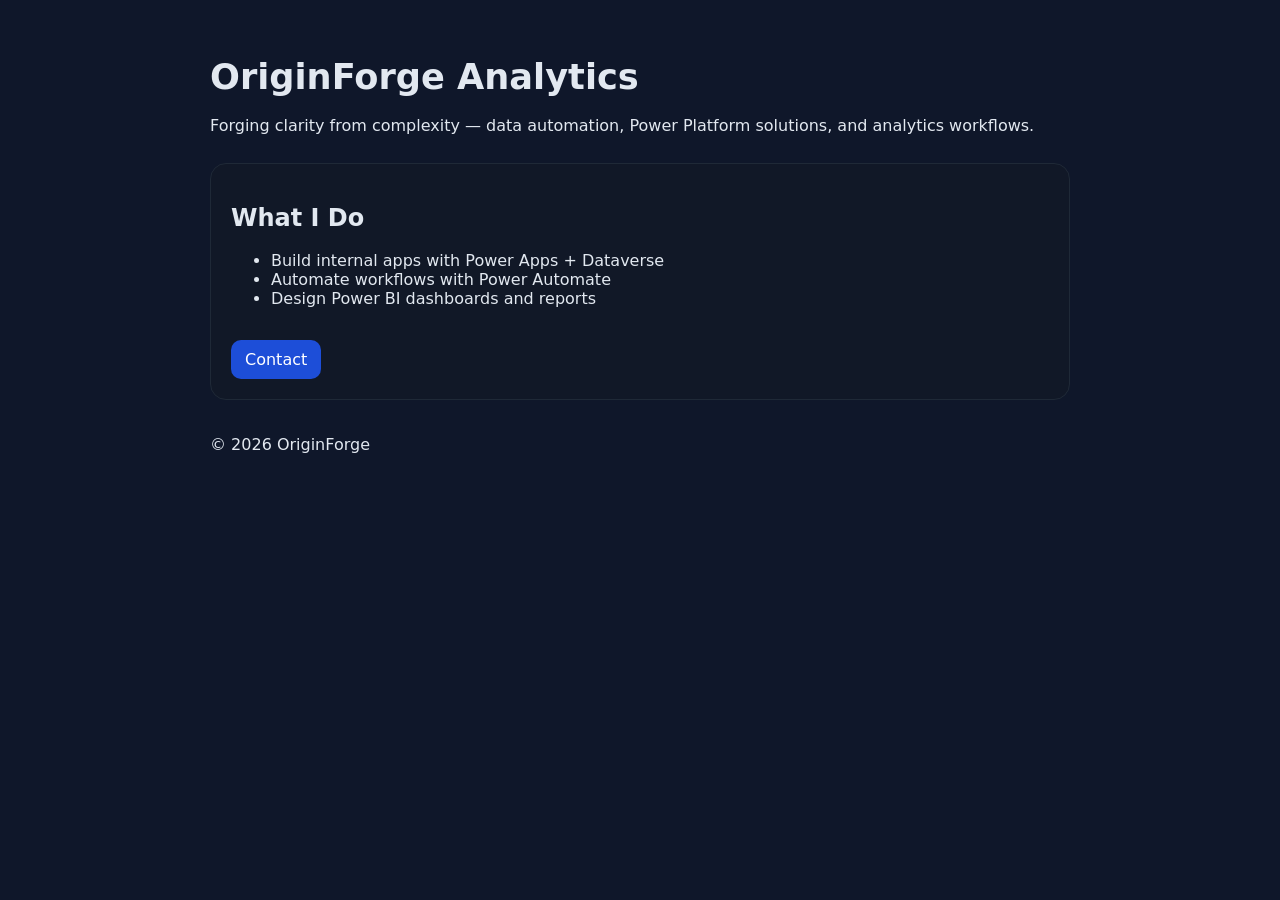
==== index.html @ fcca68d1 "Create index.html" ====
<!doctype html>
<html lang="en">
<head>
  <meta charset="utf-8" />
  <meta name="viewport" content="width=device-width, initial-scale=1" />
  <title>OriginForge Analytics</title>
  <style>
    body{font-family:system-ui,-apple-system,Segoe UI,Roboto,Inter,Arial,sans-serif;margin:0;background:#0f172a;color:#e2e8f0}
    .wrap{max-width:860px;margin:0 auto;padding:56px 20px}
    h1{font-size:2.2rem;margin:0 0 8px}
    p{line-height:1.6}
    .card{background:#111827;border:1px solid #1f2937;border-radius:16px;padding:20px;margin-top:24px}
    a{color:#93c5fd;text-decoration:none}
    a:hover{text-decoration:underline}
    .btn{display:inline-block;margin-top:16px;padding:10px 14px;border-radius:10px;background:#1d4ed8;color:#fff}
  </style>
</head>
<body>
  <div class="wrap">
    <h1>OriginForge Analytics</h1>
    <p>Forging clarity from complexity — data automation, Power Platform solutions, and analytics workflows.</p>

    <div class="card">
      <h2>What I Do</h2>
      <ul>
        <li>Build internal apps with Power Apps + Dataverse</li>
        <li>Automate workflows with Power Automate</li>
        <li>Design Power BI dashboards and reports</li>
      </ul>
      <a class="btn" href="mailto:hello@originforge.org">Contact</a>
    </div>

    <p style="margin-top:32px">© <span id="y"></span> OriginForge</p>
  </div>
  <script>document.getElementById('y').textContent = new Date().getFullYear()</script>
</body>
</html>
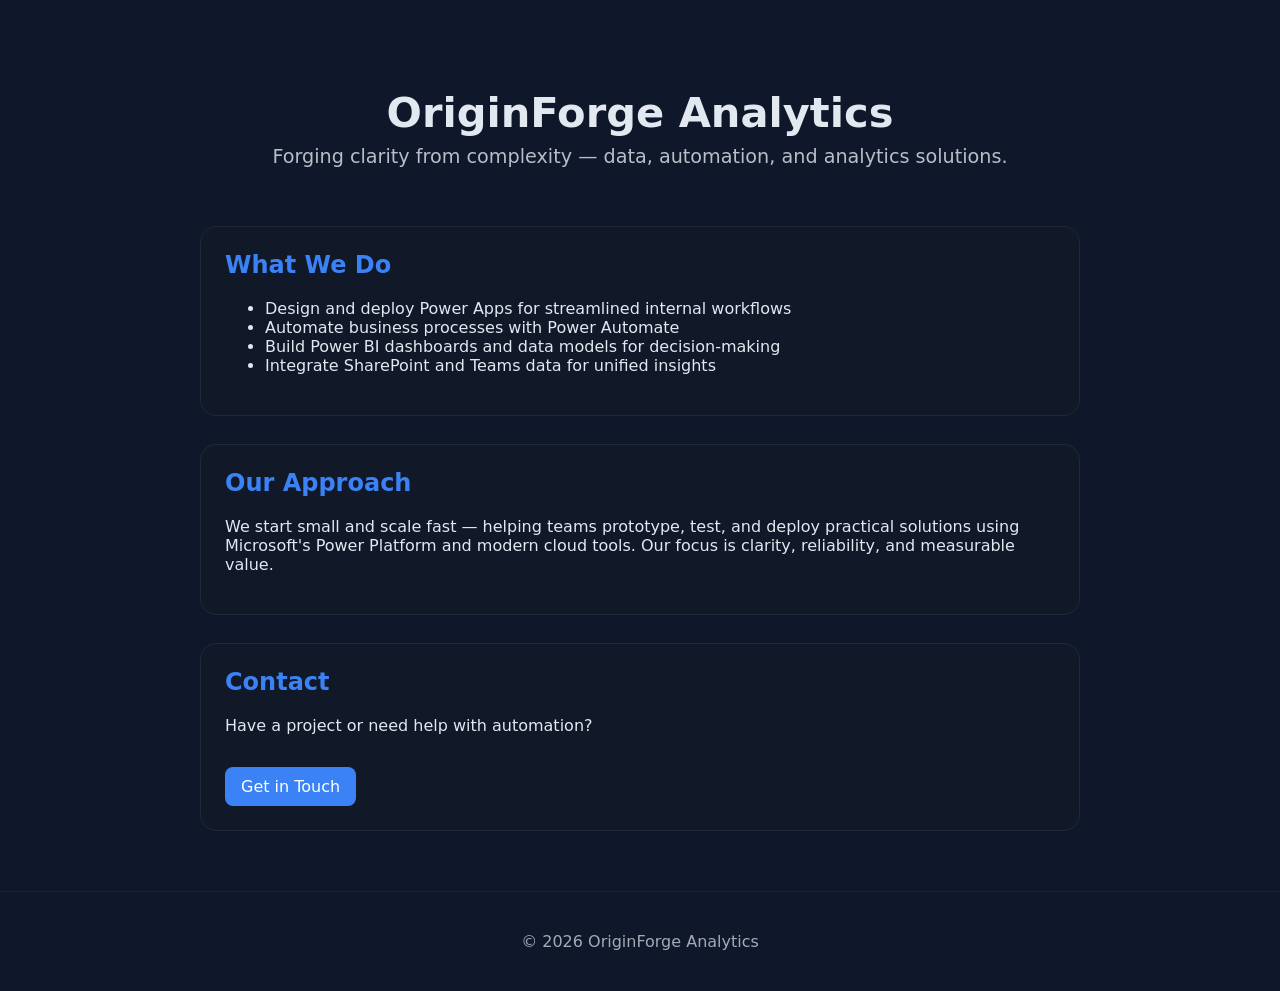
==== commit 6f401360: "Update index.html" ====
--- a/index.html
+++ b/index.html
@@ -5,33 +5,103 @@
   <meta name="viewport" content="width=device-width, initial-scale=1" />
   <title>OriginForge Analytics</title>
   <style>
-    body{font-family:system-ui,-apple-system,Segoe UI,Roboto,Inter,Arial,sans-serif;margin:0;background:#0f172a;color:#e2e8f0}
-    .wrap{max-width:860px;margin:0 auto;padding:56px 20px}
-    h1{font-size:2.2rem;margin:0 0 8px}
-    p{line-height:1.6}
-    .card{background:#111827;border:1px solid #1f2937;border-radius:16px;padding:20px;margin-top:24px}
-    a{color:#93c5fd;text-decoration:none}
-    a:hover{text-decoration:underline}
-    .btn{display:inline-block;margin-top:16px;padding:10px 14px;border-radius:10px;background:#1d4ed8;color:#fff}
+    :root {
+      --bg: #0f172a;
+      --fg: #e2e8f0;
+      --accent: #3b82f6;
+    }
+    body {
+      font-family: system-ui, -apple-system, Segoe UI, Roboto, Inter, sans-serif;
+      background: var(--bg);
+      color: var(--fg);
+      margin: 0;
+      padding: 0;
+    }
+    header {
+      text-align: center;
+      padding: 60px 20px 30px;
+    }
+    h1 {
+      font-size: 2.6rem;
+      margin-bottom: 8px;
+    }
+    p.subtitle {
+      font-size: 1.2rem;
+      opacity: 0.8;
+      margin: 0;
+    }
+    main {
+      max-width: 880px;
+      margin: 0 auto;
+      padding: 0 20px 60px;
+    }
+    section {
+      background: #111827;
+      border: 1px solid #1f2937;
+      border-radius: 16px;
+      padding: 24px;
+      margin-top: 28px;
+    }
+    h2 {
+      color: var(--accent);
+      margin-top: 0;
+    }
+    a {
+      color: var(--accent);
+      text-decoration: none;
+    }
+    a:hover {
+      text-decoration: underline;
+    }
+    .btn {
+      display: inline-block;
+      margin-top: 16px;
+      padding: 10px 16px;
+      border-radius: 8px;
+      background: var(--accent);
+      color: #fff;
+    }
+    footer {
+      text-align: center;
+      padding: 40px 20px;
+      opacity: 0.7;
+      border-top: 1px solid #1f2937;
+    }
   </style>
 </head>
 <body>
-  <div class="wrap">
+  <header>
     <h1>OriginForge Analytics</h1>
-    <p>Forging clarity from complexity — data automation, Power Platform solutions, and analytics workflows.</p>
+    <p class="subtitle">Forging clarity from complexity — data, automation, and analytics solutions.</p>
+  </header>
 
-    <div class="card">
-      <h2>What I Do</h2>
+  <main>
+    <section>
+      <h2>What We Do</h2>
       <ul>
-        <li>Build internal apps with Power Apps + Dataverse</li>
-        <li>Automate workflows with Power Automate</li>
-        <li>Design Power BI dashboards and reports</li>
+        <li>Design and deploy Power Apps for streamlined internal workflows</li>
+        <li>Automate business processes with Power Automate</li>
+        <li>Build Power BI dashboards and data models for decision-making</li>
+        <li>Integrate SharePoint and Teams data for unified insights</li>
       </ul>
-      <a class="btn" href="mailto:hello@originforge.org">Contact</a>
-    </div>
+    </section>
 
-    <p style="margin-top:32px">© <span id="y"></span> OriginForge</p>
-  </div>
-  <script>document.getElementById('y').textContent = new Date().getFullYear()</script>
+    <section>
+      <h2>Our Approach</h2>
+      <p>We start small and scale fast — helping teams prototype, test, and deploy practical solutions using Microsoft's Power Platform and modern cloud tools. Our focus is clarity, reliability, and measurable value.</p>
+    </section>
+
+    <section>
+      <h2>Contact</h2>
+      <p>Have a project or need help with automation?</p>
+      <a class="btn" href="mailto:hello@originforge.org">Get in Touch</a>
+    </section>
+  </main>
+
+  <footer>
+    © <span id="year"></span> OriginForge Analytics
+  </footer>
+
+  <script>document.getElementById('year').textContent = new Date().getFullYear()</script>
 </body>
 </html>
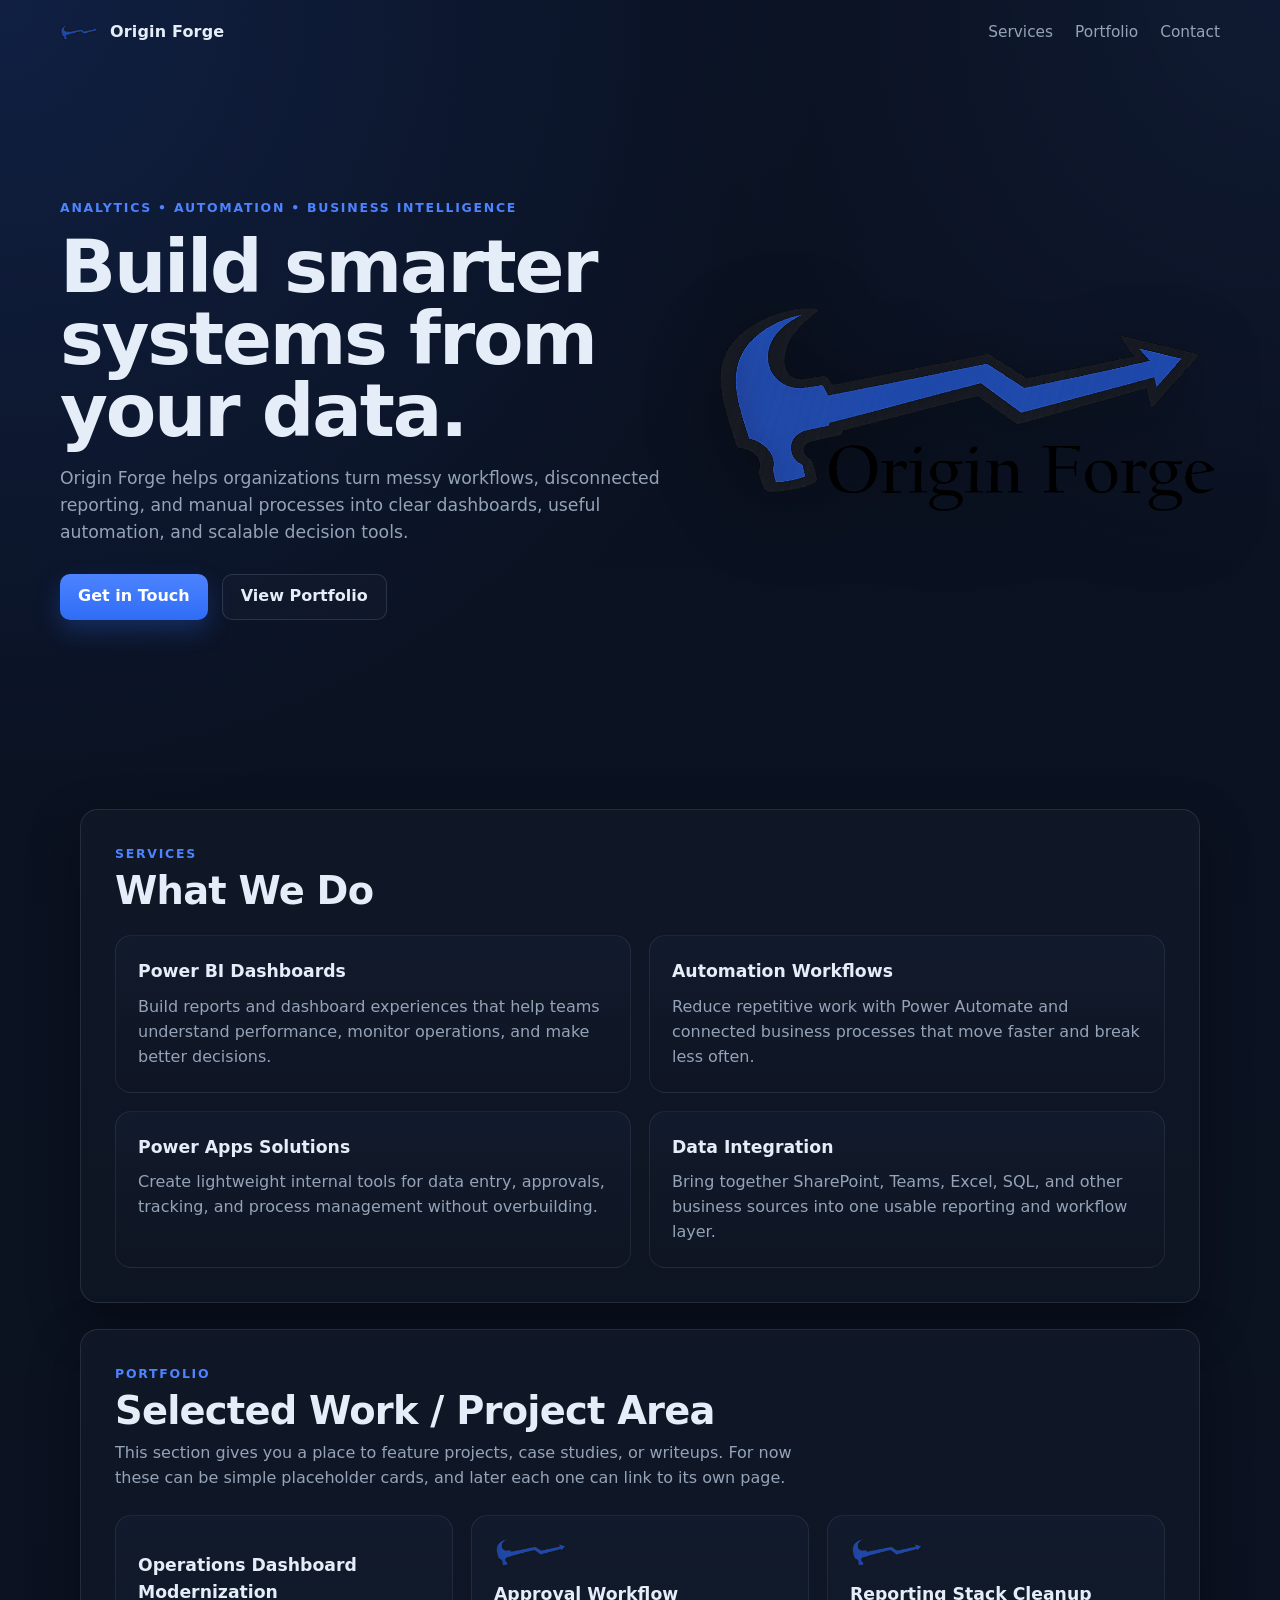
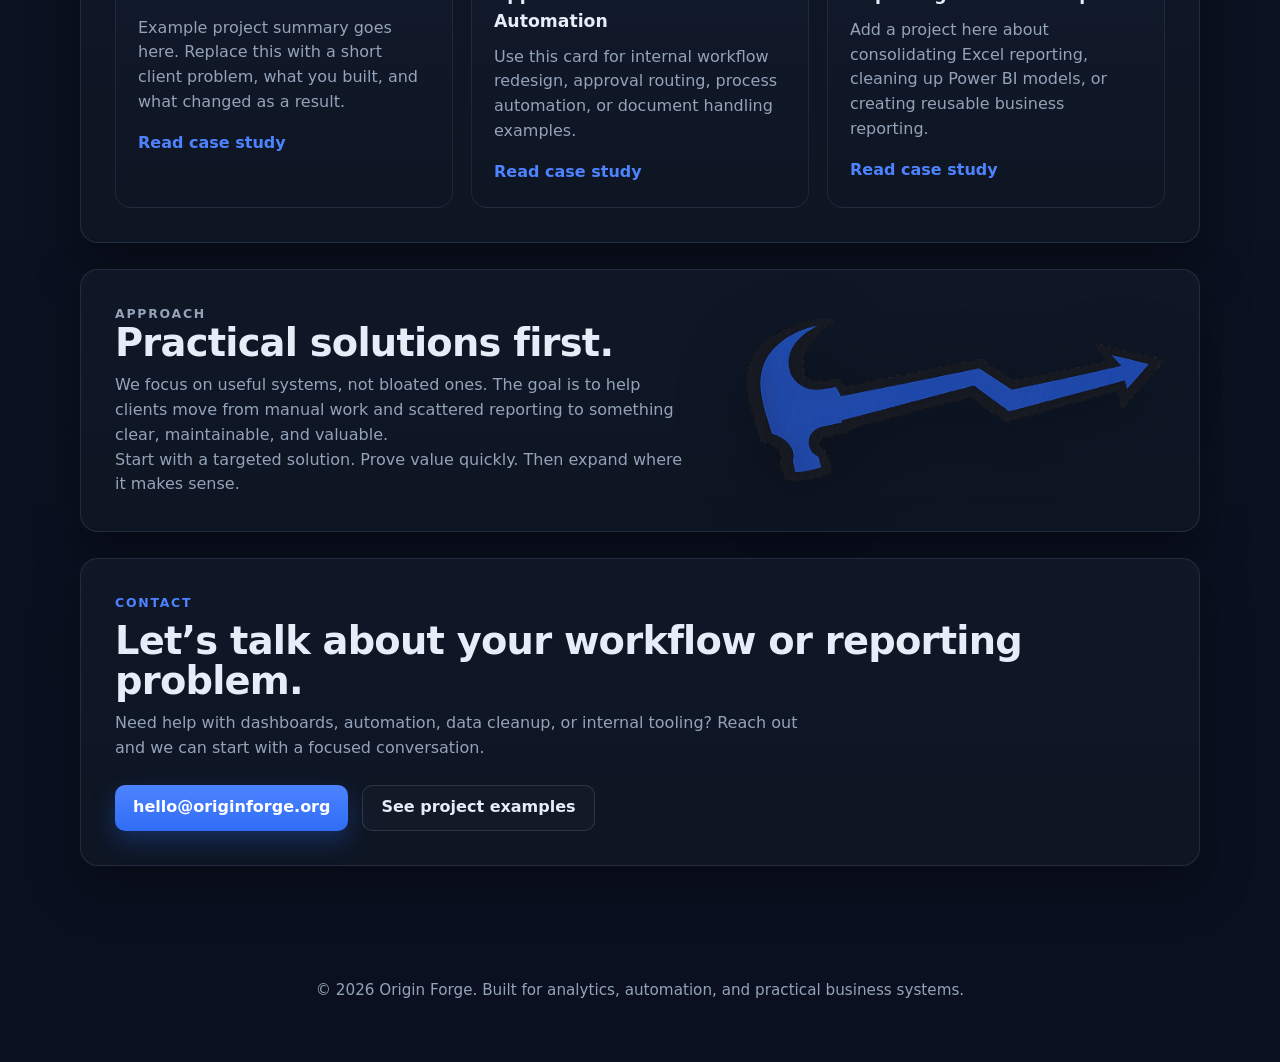
==== commit ad707c92: "InitialSetup" ====
--- a/index.html
+++ b/index.html
@@ -3,105 +3,192 @@
 <head>
   <meta charset="utf-8" />
   <meta name="viewport" content="width=device-width, initial-scale=1" />
-  <title>OriginForge Analytics</title>
-  <style>
-    :root {
-      --bg: #0f172a;
-      --fg: #e2e8f0;
-      --accent: #3b82f6;
-    }
-    body {
-      font-family: system-ui, -apple-system, Segoe UI, Roboto, Inter, sans-serif;
-      background: var(--bg);
-      color: var(--fg);
-      margin: 0;
-      padding: 0;
-    }
-    header {
-      text-align: center;
-      padding: 60px 20px 30px;
-    }
-    h1 {
-      font-size: 2.6rem;
-      margin-bottom: 8px;
-    }
-    p.subtitle {
-      font-size: 1.2rem;
-      opacity: 0.8;
-      margin: 0;
-    }
-    main {
-      max-width: 880px;
-      margin: 0 auto;
-      padding: 0 20px 60px;
-    }
-    section {
-      background: #111827;
-      border: 1px solid #1f2937;
-      border-radius: 16px;
-      padding: 24px;
-      margin-top: 28px;
-    }
-    h2 {
-      color: var(--accent);
-      margin-top: 0;
-    }
-    a {
-      color: var(--accent);
-      text-decoration: none;
-    }
-    a:hover {
-      text-decoration: underline;
-    }
-    .btn {
-      display: inline-block;
-      margin-top: 16px;
-      padding: 10px 16px;
-      border-radius: 8px;
-      background: var(--accent);
-      color: #fff;
-    }
-    footer {
-      text-align: center;
-      padding: 40px 20px;
-      opacity: 0.7;
-      border-top: 1px solid #1f2937;
-    }
-  </style>
+  <title>Origin Forge</title>
+  <meta
+    name="description"
+    content="Origin Forge helps teams build practical analytics, automation, and reporting solutions with Power BI, Power Apps, Power Automate, and modern data workflows."
+  />
+  <link rel="stylesheet" href="./css/index.css" />
 </head>
 <body>
-  <header>
-    <h1>OriginForge Analytics</h1>
-    <p class="subtitle">Forging clarity from complexity — data, automation, and analytics solutions.</p>
+  <header class="site-header">
+    <nav class="topbar">
+      <div class="brand-mini">
+        <img src="./images/BlueHammerAloneTransparent4000X.png" alt="Origin Forge symbol" class="brand-mini-logo" />
+        <span>Origin Forge</span>
+      </div>
+      <div class="topbar-links">
+        <a href="#services">Services</a>
+        <a href="#portfolio">Portfolio</a>
+        <a href="#contact">Contact</a>
+      </div>
+    </nav>
+
+    <section class="hero">
+      <div class="hero-copy">
+        <p class="eyebrow">Analytics • Automation • Business Intelligence</p>
+        <h1>Build smarter systems from your data.</h1>
+        <p class="hero-text">
+          Origin Forge helps organizations turn messy workflows, disconnected
+          reporting, and manual processes into clear dashboards, useful
+          automation, and scalable decision tools.
+        </p>
+
+        <div class="hero-actions">
+          <a class="btn btn-primary" href="mailto:hello@originforge.org">Get in Touch</a>
+          <a class="btn btn-secondary" href="#portfolio">View Portfolio</a>
+        </div>
+      </div>
+
+      <div class="hero-brand">
+        <img
+          src="./images/BlueHammerWithWordsTransparent4000X.png"
+          alt="Origin Forge logo"
+          class="hero-logo"
+        />
+      </div>
+    </section>
   </header>
 
   <main>
-    <section>
-      <h2>What We Do</h2>
-      <ul>
-        <li>Design and deploy Power Apps for streamlined internal workflows</li>
-        <li>Automate business processes with Power Automate</li>
-        <li>Build Power BI dashboards and data models for decision-making</li>
-        <li>Integrate SharePoint and Teams data for unified insights</li>
-      </ul>
+    <section id="services" class="panel">
+      <div class="section-heading">
+        <p class="section-kicker">Services</p>
+        <h2>What We Do</h2>
+      </div>
+
+      <div class="card-grid services-grid">
+        <article class="info-card">
+          <h3>Power BI Dashboards</h3>
+          <p>
+            Build reports and dashboard experiences that help teams understand
+            performance, monitor operations, and make better decisions.
+          </p>
+        </article>
+
+        <article class="info-card">
+          <h3>Automation Workflows</h3>
+          <p>
+            Reduce repetitive work with Power Automate and connected business
+            processes that move faster and break less often.
+          </p>
+        </article>
+
+        <article class="info-card">
+          <h3>Power Apps Solutions</h3>
+          <p>
+            Create lightweight internal tools for data entry, approvals,
+            tracking, and process management without overbuilding.
+          </p>
+        </article>
+
+        <article class="info-card">
+          <h3>Data Integration</h3>
+          <p>
+            Bring together SharePoint, Teams, Excel, SQL, and other business
+            sources into one usable reporting and workflow layer.
+          </p>
+        </article>
+      </div>
     </section>
 
-    <section>
-      <h2>Our Approach</h2>
-      <p>We start small and scale fast — helping teams prototype, test, and deploy practical solutions using Microsoft's Power Platform and modern cloud tools. Our focus is clarity, reliability, and measurable value.</p>
+    <section id="portfolio" class="panel">
+      <div class="section-heading">
+        <p class="section-kicker">Portfolio</p>
+        <h2>Selected Work / Project Area</h2>
+        <p class="section-intro">
+          This section gives you a place to feature projects, case studies, or
+          writeups. For now these can be simple placeholder cards, and later
+          each one can link to its own page.
+        </p>
+      </div>
+
+      <div class="card-grid portfolio-grid">
+        <article class="portfolio-card">
+          <div class="portfolio-icon-wrap">
+            <img src=".images/BlueHammerAloneTransparent4000X.png" alt="" class="portfolio-icon" />
+          </div>
+          <h3>Operations Dashboard Modernization</h3>
+          <p>
+            Example project summary goes here. Replace this with a short client
+            problem, what you built, and what changed as a result.
+          </p>
+          <a href="#" class="text-link">Read case study</a>
+        </article>
+
+        <article class="portfolio-card">
+          <div class="portfolio-icon-wrap">
+            <img src="./images/BlueHammerAloneTransparent4000X.png" alt="" class="portfolio-icon" />
+          </div>
+          <h3>Approval Workflow Automation</h3>
+          <p>
+            Use this card for internal workflow redesign, approval routing,
+            process automation, or document handling examples.
+          </p>
+          <a href="#" class="text-link">Read case study</a>
+        </article>
+
+        <article class="portfolio-card">
+          <div class="portfolio-icon-wrap">
+            <img src="./images/BlueHammerAloneTransparent4000X.png" alt="" class="portfolio-icon" />
+          </div>
+          <h3>Reporting Stack Cleanup</h3>
+          <p>
+            Add a project here about consolidating Excel reporting, cleaning up
+            Power BI models, or creating reusable business reporting.
+          </p>
+          <a href="#" class="text-link">Read case study</a>
+        </article>
+      </div>
     </section>
 
-    <section>
-      <h2>Contact</h2>
-      <p>Have a project or need help with automation?</p>
-      <a class="btn" href="mailto:hello@originforge.org">Get in Touch</a>
+    <section class="panel split-panel">
+      <div class="split-copy">
+        <p class="section-kicker">Approach</p>
+        <h2>Practical solutions first.</h2>
+        <p>
+          We focus on useful systems, not bloated ones. The goal is to help
+          clients move from manual work and scattered reporting to something
+          clear, maintainable, and valuable.
+        </p>
+        <p>
+          Start with a targeted solution. Prove value quickly. Then expand where
+          it makes sense.
+        </p>
+      </div>
+
+      <div class="split-art">
+        <img
+          src="./images/BlueHammerAloneTransparent4000X.png"
+          alt="Origin Forge symbol"
+          class="symbol-large"
+        />
+      </div>
+    </section>
+
+    <section id="contact" class="panel contact-panel">
+      <div class="section-heading">
+        <p class="section-kicker">Contact</p>
+        <h2>Let’s talk about your workflow or reporting problem.</h2>
+        <p class="section-intro">
+          Need help with dashboards, automation, data cleanup, or internal
+          tooling? Reach out and we can start with a focused conversation.
+        </p>
+      </div>
+
+      <div class="contact-actions">
+        <a class="btn btn-primary" href="mailto:hello@originforge.org">hello@originforge.org</a>
+        <a class="btn btn-secondary" href="#portfolio">See project examples</a>
+      </div>
     </section>
   </main>
 
-  <footer>
-    © <span id="year"></span> OriginForge Analytics
+  <footer class="site-footer">
+    <p>© <span id="year"></span> Origin Forge. Built for analytics, automation, and practical business systems.</p>
   </footer>
 
-  <script>document.getElementById('year').textContent = new Date().getFullYear()</script>
+  <script>
+    document.getElementById('year').textContent = new Date().getFullYear();
+  </script>
 </body>
-</html>
+</html>
--- a/css/index.css
+++ b/css/index.css
@@ -0,0 +1,356 @@
+:root {
+  --bg: #0b1220;
+  --bg-soft: #111a2e;
+  --panel: #101827;
+  --panel-2: #0f172a;
+  --text: #e5edf8;
+  --muted: #94a3b8;
+  --line: rgba(148, 163, 184, 0.16);
+  --blue: #2f6df6;
+  --blue-2: #4d83ff;
+  --shadow: 0 20px 50px rgba(0, 0, 0, 0.35);
+  --radius: 18px;
+  --max: 1160px;
+}
+
+* {
+  box-sizing: border-box;
+}
+
+html {
+  scroll-behavior: smooth;
+}
+
+body {
+  margin: 0;
+  font-family: Inter, system-ui, -apple-system, Segoe UI, Roboto, sans-serif;
+  color: var(--text);
+  background:
+    radial-gradient(circle at top left, rgba(47, 109, 246, 0.16), transparent 28%),
+    radial-gradient(circle at top right, rgba(77, 131, 255, 0.08), transparent 20%),
+    linear-gradient(180deg, #0a1120 0%, #0b1220 50%, #0a1020 100%);
+  line-height: 1.55;
+}
+
+img {
+  max-width: 100%;
+  display: block;
+}
+
+a {
+  color: inherit;
+  text-decoration: none;
+}
+
+.site-header {
+  padding: 20px 20px 50px;
+}
+
+.topbar {
+  max-width: var(--max);
+  margin: 0 auto 40px;
+  display: flex;
+  align-items: center;
+  justify-content: space-between;
+  gap: 20px;
+}
+
+.brand-mini {
+  display: flex;
+  align-items: center;
+  gap: 12px;
+  font-weight: 700;
+  letter-spacing: 0.01em;
+}
+
+.brand-mini-logo {
+  width: 38px;
+  height: auto;
+}
+
+.topbar-links {
+  display: flex;
+  gap: 22px;
+}
+
+.topbar-links a {
+  color: var(--muted);
+  font-size: 0.96rem;
+  transition: color 0.2s ease;
+}
+
+.topbar-links a:hover {
+  color: var(--text);
+}
+
+.hero {
+  max-width: var(--max);
+  margin: 0 auto;
+  display: grid;
+  grid-template-columns: 1.1fr 0.9fr;
+  align-items: center;
+  gap: 40px;
+  min-height: 72vh;
+}
+
+.eyebrow {
+  margin: 0 0 14px;
+  text-transform: uppercase;
+  letter-spacing: 0.14em;
+  font-size: 0.78rem;
+  color: var(--blue-2);
+  font-weight: 700;
+}
+
+.hero h1 {
+  margin: 0 0 18px;
+  font-size: clamp(2.4rem, 6vw, 4.6rem);
+  line-height: 0.98;
+  letter-spacing: -0.03em;
+  max-width: 11ch;
+}
+
+.hero-text {
+  margin: 0;
+  max-width: 58ch;
+  color: var(--muted);
+  font-size: 1.08rem;
+}
+
+.hero-actions {
+  display: flex;
+  flex-wrap: wrap;
+  gap: 14px;
+  margin-top: 28px;
+}
+
+.hero-brand {
+  display: flex;
+  justify-content: center;
+  align-items: center;
+}
+
+.hero-logo {
+  width: min(100%, 560px);
+  filter: drop-shadow(0 18px 38px rgba(0, 0, 0, 0.35));
+}
+
+main {
+  max-width: var(--max);
+  margin: 0 auto;
+  padding: 0 20px 80px;
+}
+
+.panel {
+  background: linear-gradient(180deg, rgba(16, 24, 39, 0.96), rgba(14, 22, 36, 0.98));
+  border: 1px solid var(--line);
+  border-radius: var(--radius);
+  padding: 34px;
+  margin-top: 26px;
+  box-shadow: var(--shadow);
+}
+
+.section-heading {
+  margin-bottom: 24px;
+}
+
+.section-kicker {
+  margin: 0 0 8px;
+  text-transform: uppercase;
+  letter-spacing: 0.14em;
+  font-size: 0.78rem;
+  color: var(--blue-2);
+  font-weight: 700;
+}
+
+h2 {
+  margin: 0 0 10px;
+  font-size: clamp(1.7rem, 3vw, 2.4rem);
+  line-height: 1.05;
+  letter-spacing: -0.02em;
+}
+
+.section-intro {
+  margin: 0;
+  max-width: 70ch;
+  color: var(--muted);
+}
+
+.card-grid {
+  display: grid;
+  gap: 18px;
+}
+
+.services-grid {
+  grid-template-columns: repeat(2, minmax(0, 1fr));
+}
+
+.portfolio-grid {
+  grid-template-columns: repeat(3, minmax(0, 1fr));
+}
+
+.info-card,
+.portfolio-card {
+  background: linear-gradient(180deg, rgba(18, 28, 45, 0.92), rgba(14, 21, 35, 0.92));
+  border: 1px solid rgba(148, 163, 184, 0.12);
+  border-radius: 16px;
+  padding: 22px;
+  transition: transform 0.18s ease, border-color 0.18s ease, box-shadow 0.18s ease;
+}
+
+.info-card:hover,
+.portfolio-card:hover {
+  transform: translateY(-3px);
+  border-color: rgba(77, 131, 255, 0.35);
+  box-shadow: 0 14px 30px rgba(0, 0, 0, 0.22);
+}
+
+h3 {
+  margin: 0 0 10px;
+  font-size: 1.08rem;
+}
+
+.info-card p,
+.portfolio-card p,
+.split-copy p {
+  margin: 0;
+  color: var(--muted);
+}
+
+.portfolio-icon-wrap {
+  margin-bottom: 14px;
+}
+
+.portfolio-icon {
+  width: 74px;
+  height: auto;
+}
+
+.text-link {
+  display: inline-block;
+  margin-top: 16px;
+  color: var(--blue-2);
+  font-weight: 600;
+}
+
+.text-link:hover {
+  text-decoration: underline;
+}
+
+.split-panel {
+  display: grid;
+  grid-template-columns: 1fr 0.8fr;
+  gap: 28px;
+  align-items: center;
+}
+
+.symbol-large {
+  width: min(100%, 420px);
+  margin-left: auto;
+  filter: drop-shadow(0 18px 34px rgba(0, 0, 0, 0.28));
+}
+
+.contact-panel {
+  text-align: left;
+}
+
+.contact-actions {
+  display: flex;
+  flex-wrap: wrap;
+  gap: 14px;
+  margin-top: 18px;
+}
+
+.btn {
+  display: inline-flex;
+  align-items: center;
+  justify-content: center;
+  min-height: 46px;
+  padding: 0 18px;
+  border-radius: 10px;
+  font-weight: 700;
+  transition: transform 0.18s ease, opacity 0.18s ease, background 0.18s ease, border-color 0.18s ease;
+}
+
+.btn:hover {
+  transform: translateY(-1px);
+}
+
+.btn-primary {
+  background: linear-gradient(180deg, var(--blue-2), var(--blue));
+  color: #ffffff;
+  box-shadow: 0 10px 24px rgba(47, 109, 246, 0.28);
+}
+
+.btn-secondary {
+  border: 1px solid rgba(148, 163, 184, 0.2);
+  color: var(--text);
+  background: rgba(255, 255, 255, 0.02);
+}
+
+.site-footer {
+  max-width: var(--max);
+  margin: 0 auto;
+  padding: 18px 20px 44px;
+  color: var(--muted);
+  text-align: center;
+  font-size: 0.95rem;
+}
+
+@media (max-width: 980px) {
+  .hero,
+  .split-panel,
+  .portfolio-grid,
+  .services-grid {
+    grid-template-columns: 1fr;
+  }
+
+  .hero {
+    min-height: auto;
+    gap: 22px;
+  }
+
+  .hero h1 {
+    max-width: none;
+  }
+
+  .hero-brand {
+    justify-content: flex-start;
+  }
+
+  .hero-logo {
+    width: min(100%, 480px);
+  }
+
+  .symbol-large {
+    margin-left: 0;
+  }
+}
+
+@media (max-width: 720px) {
+  .topbar {
+    flex-direction: column;
+    align-items: flex-start;
+  }
+
+  .topbar-links {
+    flex-wrap: wrap;
+    gap: 14px;
+  }
+
+  .panel {
+    padding: 24px;
+  }
+
+  .hero h1 {
+    font-size: 2.3rem;
+  }
+
+  .hero-text,
+  .section-intro,
+  .info-card p,
+  .portfolio-card p,
+  .split-copy p {
+    font-size: 0.98rem;
+  }
+}
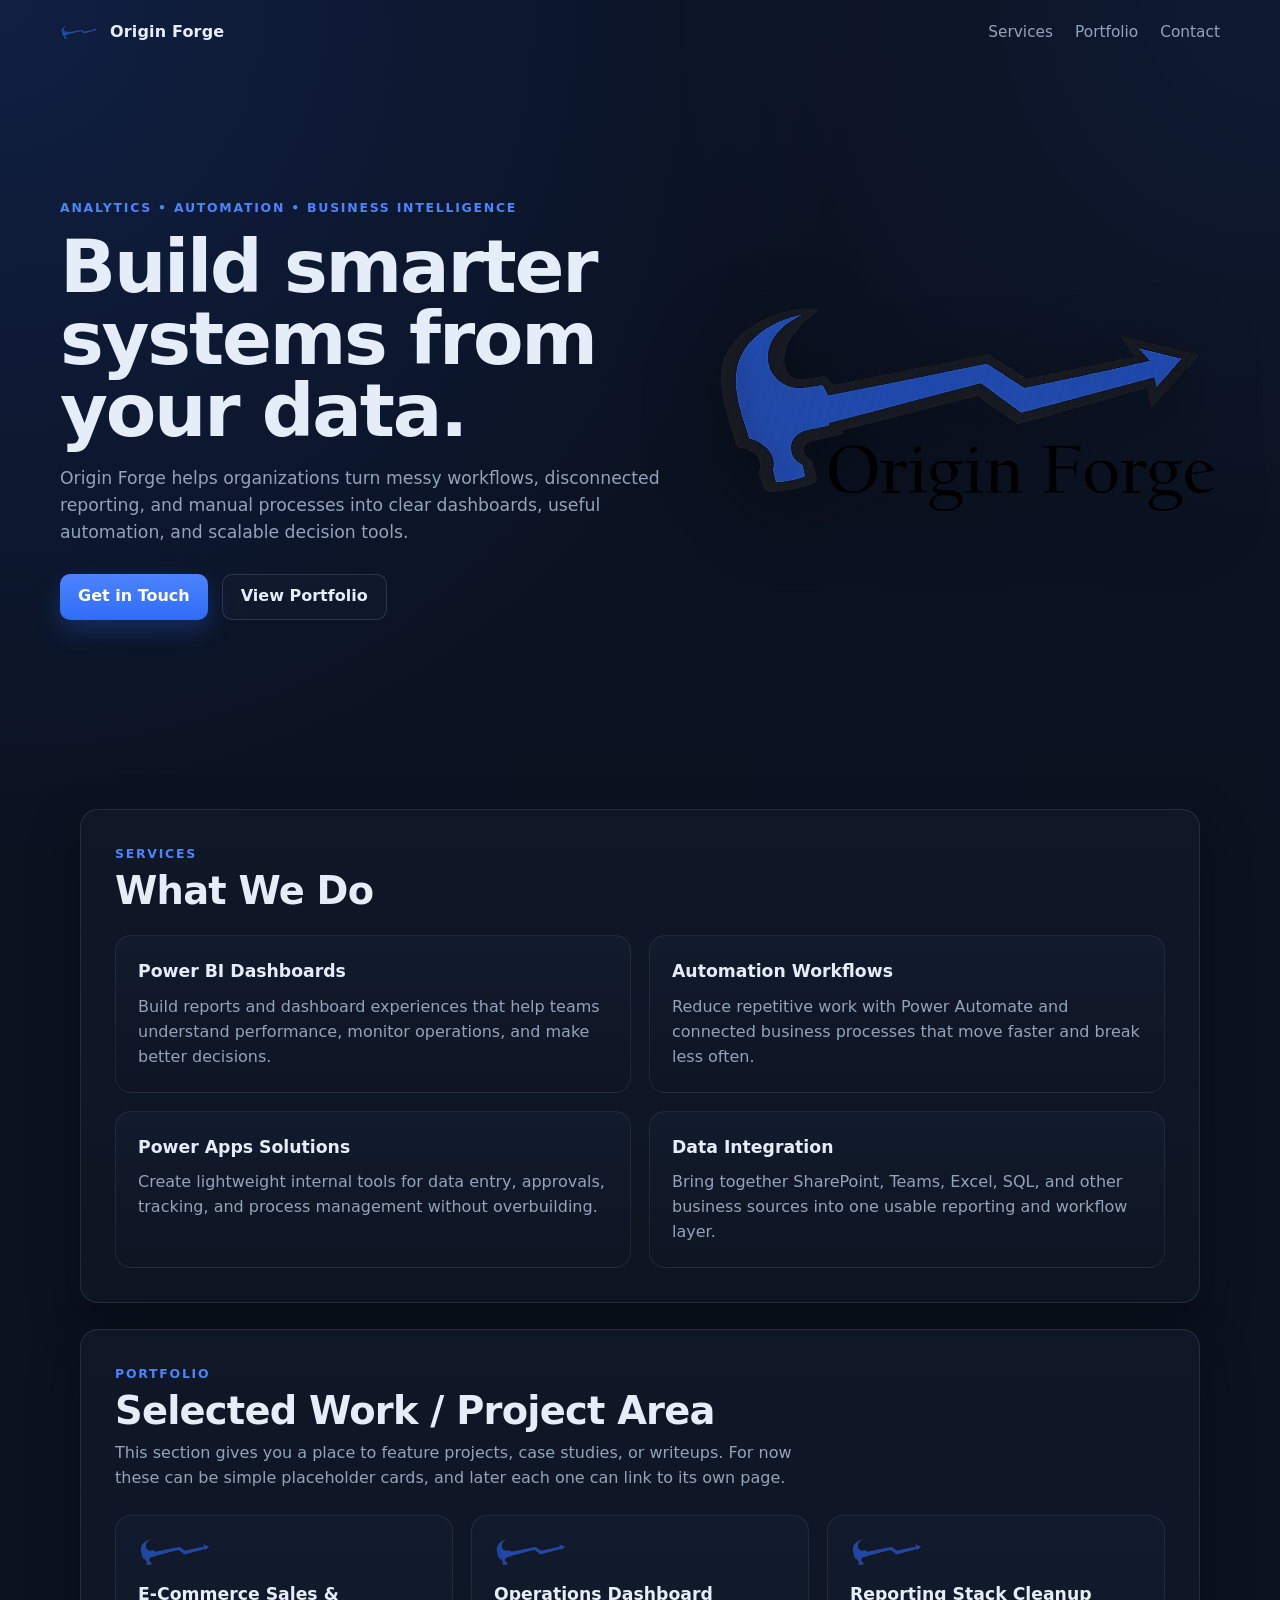
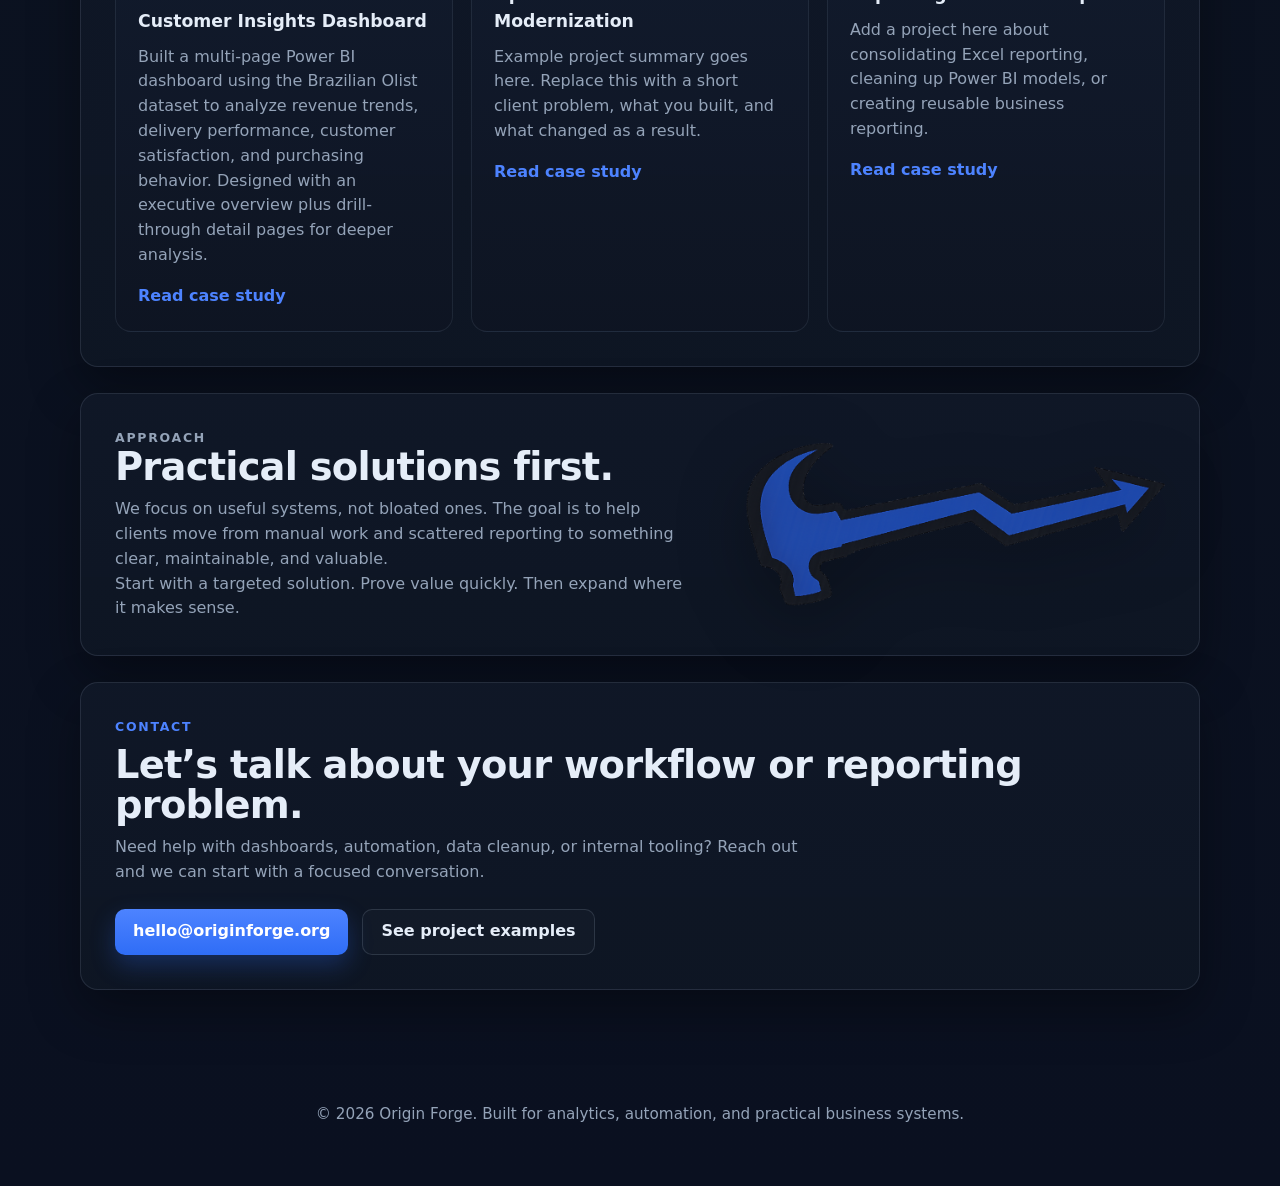
==== commit 8b53c21a: "Added first portfolio piece." ====
--- a/index.html
+++ b/index.html
@@ -106,24 +106,26 @@
       <div class="card-grid portfolio-grid">
         <article class="portfolio-card">
           <div class="portfolio-icon-wrap">
-            <img src=".images/BlueHammerAloneTransparent4000X.png" alt="" class="portfolio-icon" />
+            <img src="./images/BlueHammerAloneTransparent4000X.png" alt="Origin Forge project icon" class="portfolio-icon" />
           </div>
-          <h3>Operations Dashboard Modernization</h3>
+          <h3>E-Commerce Sales &amp; Customer Insights Dashboard</h3>
           <p>
-            Example project summary goes here. Replace this with a short client
-            problem, what you built, and what changed as a result.
+            Built a multi-page Power BI dashboard using the Brazilian Olist dataset to
+            analyze revenue trends, delivery performance, customer satisfaction, and
+            purchasing behavior. Designed with an executive overview plus drill-through
+            detail pages for deeper analysis.
           </p>
-          <a href="#" class="text-link">Read case study</a>
+          <a href="./projects/olist_sales/olist-dashboard.html" class="text-link">Read case study</a>
         </article>
 
         <article class="portfolio-card">
           <div class="portfolio-icon-wrap">
             <img src="./images/BlueHammerAloneTransparent4000X.png" alt="" class="portfolio-icon" />
           </div>
-          <h3>Approval Workflow Automation</h3>
+          <h3>Operations Dashboard Modernization</h3>
           <p>
-            Use this card for internal workflow redesign, approval routing,
-            process automation, or document handling examples.
+            Example project summary goes here. Replace this with a short client
+            problem, what you built, and what changed as a result.
           </p>
           <a href="#" class="text-link">Read case study</a>
         </article>
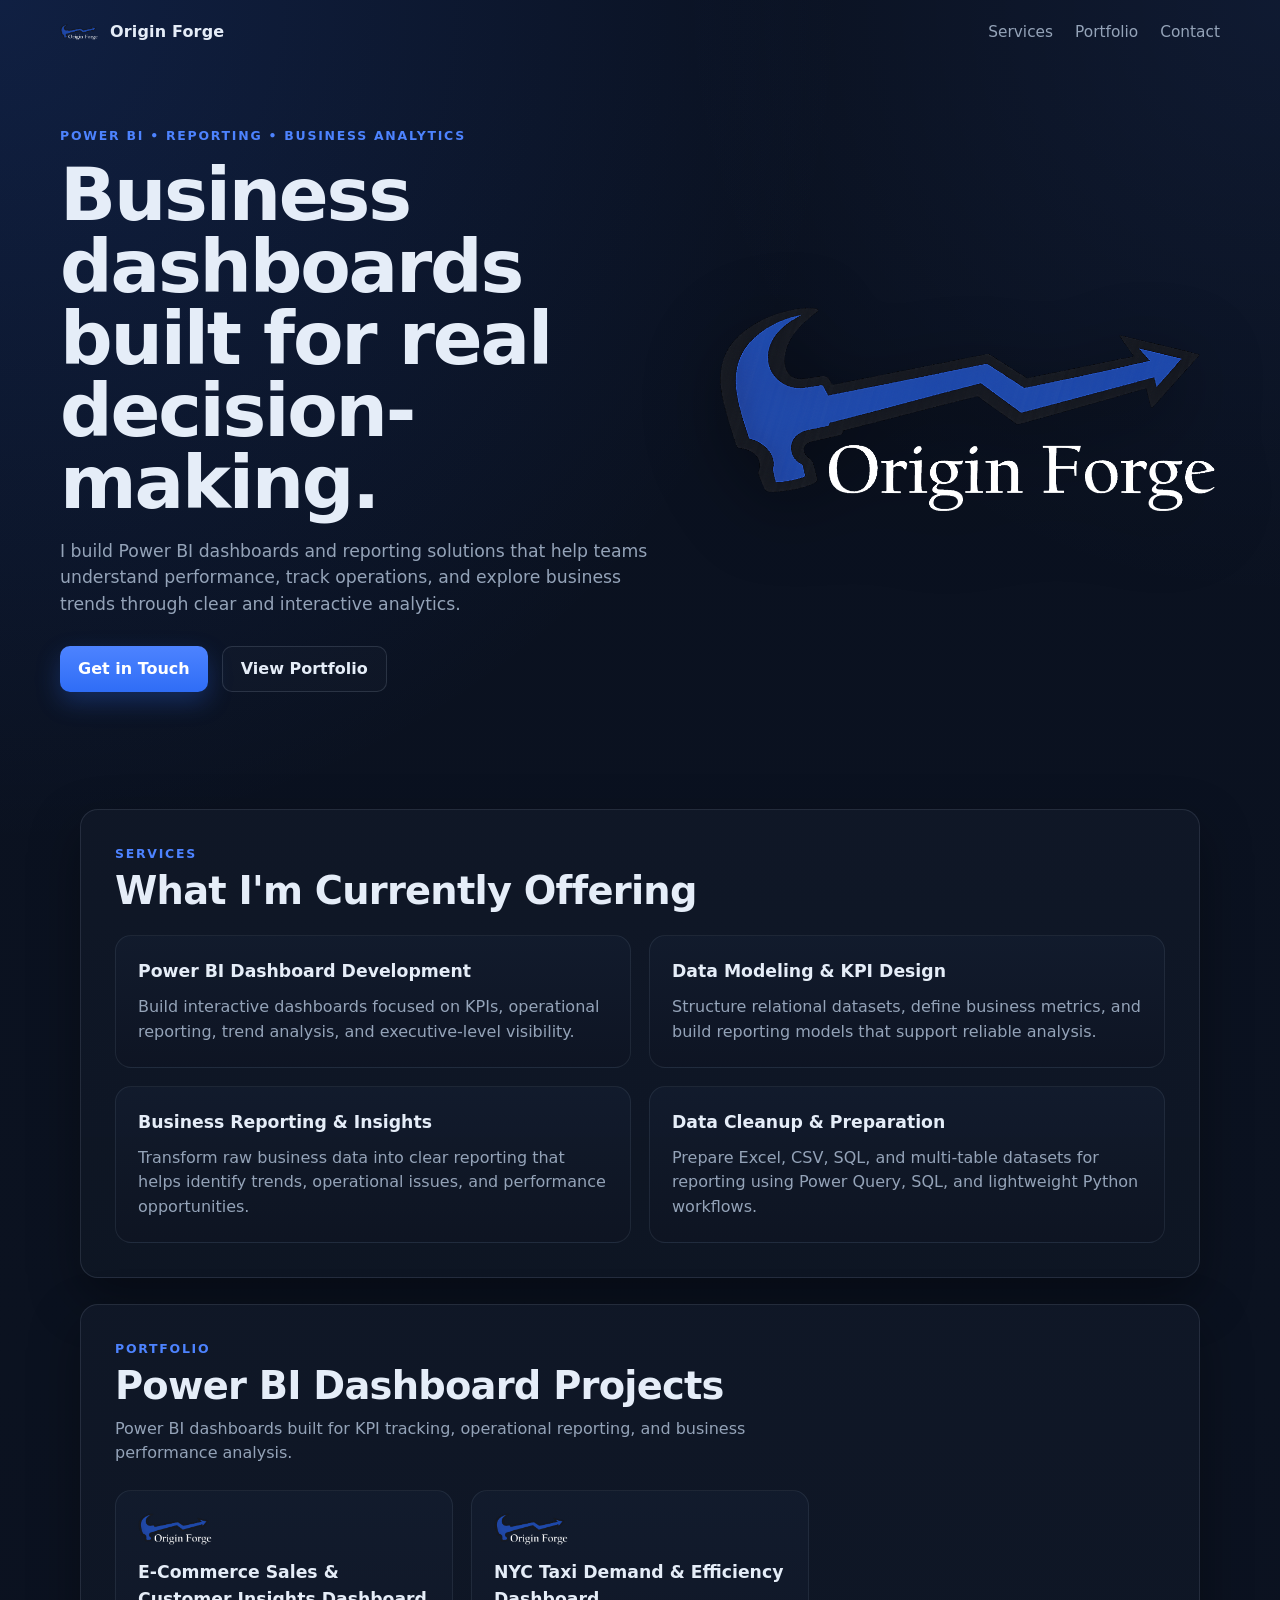
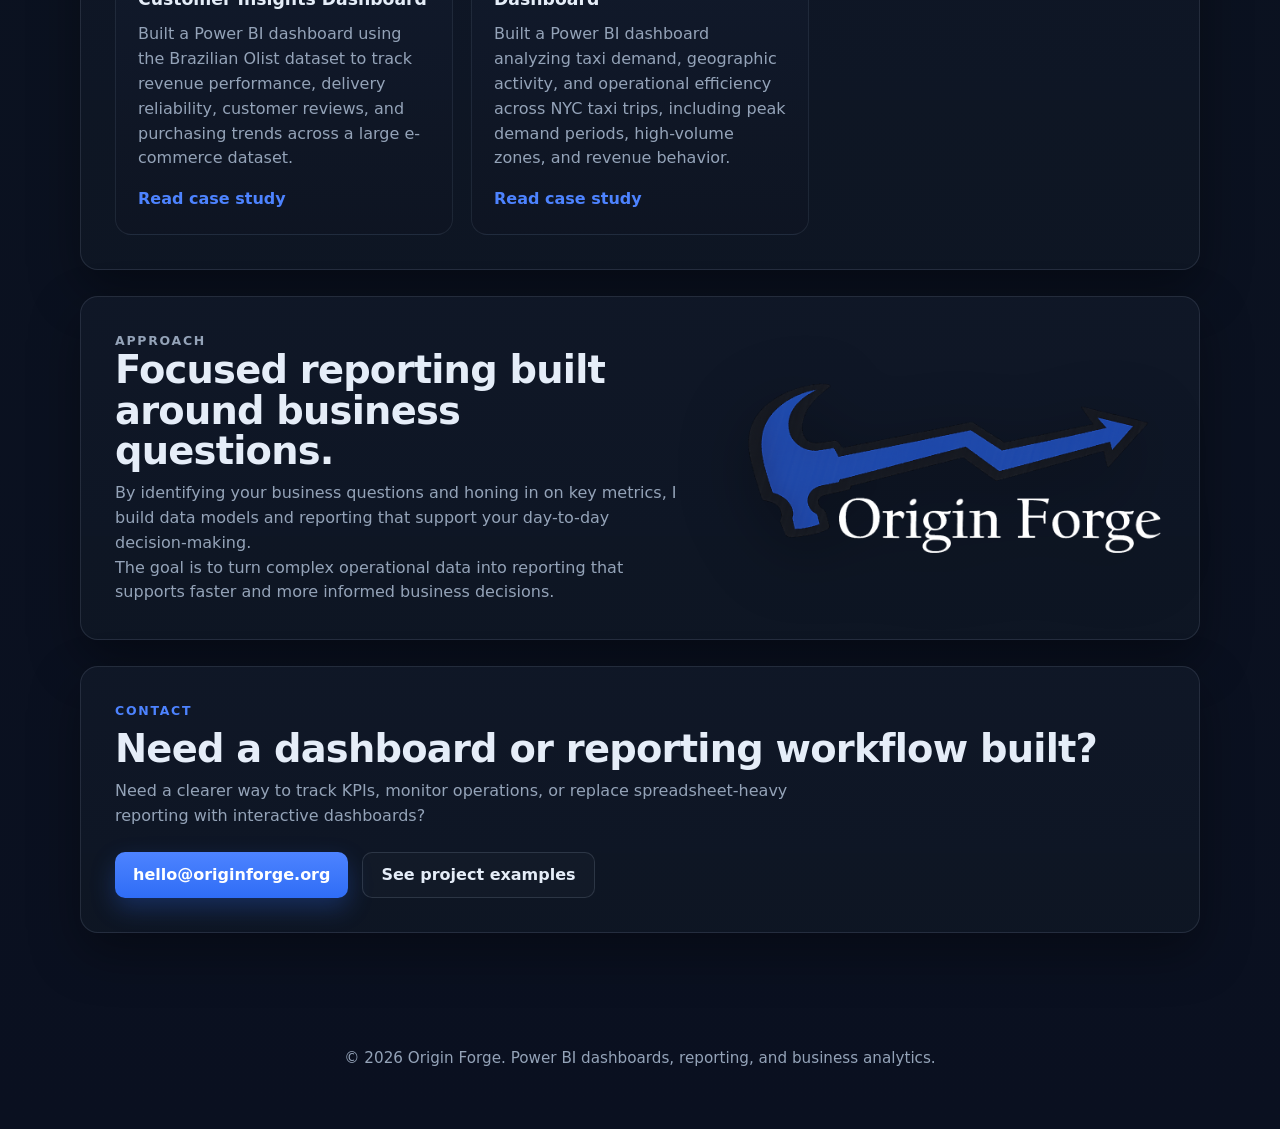
==== commit cfdcd572: "UpdatedWebsite" ====
--- a/index.html
+++ b/index.html
@@ -6,7 +6,7 @@
   <title>Origin Forge</title>
   <meta
     name="description"
-    content="Origin Forge helps teams build practical analytics, automation, and reporting solutions with Power BI, Power Apps, Power Automate, and modern data workflows."
+    content="Origin Forge builds Power BI dashboards, business reporting solutions, data models, and practical analytics workflows for decision-making."
   />
   <link rel="stylesheet" href="./css/index.css" />
 </head>
@@ -14,7 +14,7 @@
   <header class="site-header">
     <nav class="topbar">
       <div class="brand-mini">
-        <img src="./images/BlueHammerAloneTransparent4000X.png" alt="Origin Forge symbol" class="brand-mini-logo" />
+        <img src="./images/BlueHammerWithWordsTransparent4000XWhite.png" alt="Origin Forge symbol" class="brand-mini-logo" />
         <span>Origin Forge</span>
       </div>
       <div class="topbar-links">
@@ -26,12 +26,14 @@
 
     <section class="hero">
       <div class="hero-copy">
-        <p class="eyebrow">Analytics • Automation • Business Intelligence</p>
-        <h1>Build smarter systems from your data.</h1>
+        <p class="eyebrow">Power BI • Reporting • Business Analytics</p>
+
+        <h1>Business dashboards built for real decision-making.</h1>
+
         <p class="hero-text">
-          Origin Forge helps organizations turn messy workflows, disconnected
-          reporting, and manual processes into clear dashboards, useful
-          automation, and scalable decision tools.
+          I build Power BI dashboards and reporting solutions that help teams
+          understand performance, track operations, and explore business trends
+          through clear and interactive analytics.
         </p>
 
         <div class="hero-actions">
@@ -42,7 +44,7 @@
 
       <div class="hero-brand">
         <img
-          src="./images/BlueHammerWithWordsTransparent4000X.png"
+          src="./images/BlueHammerWithWordsTransparent4000XWhite.png"
           alt="Origin Forge logo"
           class="hero-logo"
         />
@@ -54,39 +56,39 @@
     <section id="services" class="panel">
       <div class="section-heading">
         <p class="section-kicker">Services</p>
-        <h2>What We Do</h2>
+        <h2>What I'm Currently Offering</h2>
       </div>
 
       <div class="card-grid services-grid">
         <article class="info-card">
-          <h3>Power BI Dashboards</h3>
+          <h3>Power BI Dashboard Development</h3>
           <p>
-            Build reports and dashboard experiences that help teams understand
-            performance, monitor operations, and make better decisions.
+            Build interactive dashboards focused on KPIs, operational reporting,
+            trend analysis, and executive-level visibility.
           </p>
         </article>
 
         <article class="info-card">
-          <h3>Automation Workflows</h3>
+          <h3>Data Modeling &amp; KPI Design</h3>
           <p>
-            Reduce repetitive work with Power Automate and connected business
-            processes that move faster and break less often.
+            Structure relational datasets, define business metrics, and build
+            reporting models that support reliable analysis.
           </p>
         </article>
 
         <article class="info-card">
-          <h3>Power Apps Solutions</h3>
+          <h3>Business Reporting &amp; Insights</h3>
           <p>
-            Create lightweight internal tools for data entry, approvals,
-            tracking, and process management without overbuilding.
+            Transform raw business data into clear reporting that helps identify
+            trends, operational issues, and performance opportunities.
           </p>
         </article>
 
         <article class="info-card">
-          <h3>Data Integration</h3>
+          <h3>Data Cleanup &amp; Preparation</h3>
           <p>
-            Bring together SharePoint, Teams, Excel, SQL, and other business
-            sources into one usable reporting and workflow layer.
+            Prepare Excel, CSV, SQL, and multi-table datasets for reporting using
+            Power Query, SQL, and lightweight Python workflows.
           </p>
         </article>
       </div>
@@ -95,51 +97,38 @@
     <section id="portfolio" class="panel">
       <div class="section-heading">
         <p class="section-kicker">Portfolio</p>
-        <h2>Selected Work / Project Area</h2>
+        <h2>Power BI Dashboard Projects</h2>
         <p class="section-intro">
-          This section gives you a place to feature projects, case studies, or
-          writeups. For now these can be simple placeholder cards, and later
-          each one can link to its own page.
+          Power BI dashboards built for KPI tracking, operational reporting,
+          and business performance analysis.
         </p>
       </div>
 
       <div class="card-grid portfolio-grid">
         <article class="portfolio-card">
           <div class="portfolio-icon-wrap">
-            <img src="./images/BlueHammerAloneTransparent4000X.png" alt="Origin Forge project icon" class="portfolio-icon" />
+            <img src="./images/BlueHammerWithWordsTransparent4000XWhite.png" alt="Origin Forge project icon" class="portfolio-icon" />
           </div>
           <h3>E-Commerce Sales &amp; Customer Insights Dashboard</h3>
           <p>
-            Built a multi-page Power BI dashboard using the Brazilian Olist dataset to
-            analyze revenue trends, delivery performance, customer satisfaction, and
-            purchasing behavior. Designed with an executive overview plus drill-through
-            detail pages for deeper analysis.
+            Built a Power BI dashboard using the Brazilian Olist dataset to
+            track revenue performance, delivery reliability, customer reviews,
+            and purchasing trends across a large e-commerce dataset.
           </p>
           <a href="./projects/olist_sales/olist-dashboard.html" class="text-link">Read case study</a>
         </article>
 
         <article class="portfolio-card">
           <div class="portfolio-icon-wrap">
-            <img src="./images/BlueHammerAloneTransparent4000X.png" alt="" class="portfolio-icon" />
+            <img src="./images/BlueHammerWithWordsTransparent4000XWhite.png" alt="Origin Forge project icon" class="portfolio-icon" />
           </div>
-          <h3>Operations Dashboard Modernization</h3>
+          <h3>NYC Taxi Demand &amp; Efficiency Dashboard</h3>
           <p>
-            Example project summary goes here. Replace this with a short client
-            problem, what you built, and what changed as a result.
+            Built a Power BI dashboard analyzing taxi demand, geographic activity,
+            and operational efficiency across NYC taxi trips, including peak demand
+            periods, high-volume zones, and revenue behavior.
           </p>
-          <a href="#" class="text-link">Read case study</a>
-        </article>
-
-        <article class="portfolio-card">
-          <div class="portfolio-icon-wrap">
-            <img src="./images/BlueHammerAloneTransparent4000X.png" alt="" class="portfolio-icon" />
-          </div>
-          <h3>Reporting Stack Cleanup</h3>
-          <p>
-            Add a project here about consolidating Excel reporting, cleaning up
-            Power BI models, or creating reusable business reporting.
-          </p>
-          <a href="#" class="text-link">Read case study</a>
+          <a href="./projects/new_york_taxi/new-york-taxi.html" class="text-link">Read case study</a>
         </article>
       </div>
     </section>
@@ -147,21 +136,23 @@
     <section class="panel split-panel">
       <div class="split-copy">
         <p class="section-kicker">Approach</p>
-        <h2>Practical solutions first.</h2>
+
+        <h2>Focused reporting built around business questions.</h2>
+
         <p>
-          We focus on useful systems, not bloated ones. The goal is to help
-          clients move from manual work and scattered reporting to something
-          clear, maintainable, and valuable.
+          By identifying your business questions and honing in on key metrics,
+          I build data models and reporting that support your day-to-day decision-making.
         </p>
+
         <p>
-          Start with a targeted solution. Prove value quickly. Then expand where
-          it makes sense.
+          The goal is to turn complex operational data into reporting that supports
+          faster and more informed business decisions.
         </p>
       </div>
 
       <div class="split-art">
         <img
-          src="./images/BlueHammerAloneTransparent4000X.png"
+          src="./images/BlueHammerWithWordsTransparent4000XWhite.png"
           alt="Origin Forge symbol"
           class="symbol-large"
         />
@@ -171,10 +162,10 @@
     <section id="contact" class="panel contact-panel">
       <div class="section-heading">
         <p class="section-kicker">Contact</p>
-        <h2>Let’s talk about your workflow or reporting problem.</h2>
+        <h2>Need a dashboard or reporting workflow built?</h2>
         <p class="section-intro">
-          Need help with dashboards, automation, data cleanup, or internal
-          tooling? Reach out and we can start with a focused conversation.
+          Need a clearer way to track KPIs, monitor operations, or replace
+          spreadsheet-heavy reporting with interactive dashboards?
         </p>
       </div>
 
@@ -186,7 +177,7 @@
   </main>
 
   <footer class="site-footer">
-    <p>© <span id="year"></span> Origin Forge. Built for analytics, automation, and practical business systems.</p>
+    <p>© <span id="year"></span> Origin Forge. Power BI dashboards, reporting, and business analytics.</p>
   </footer>
 
   <script>
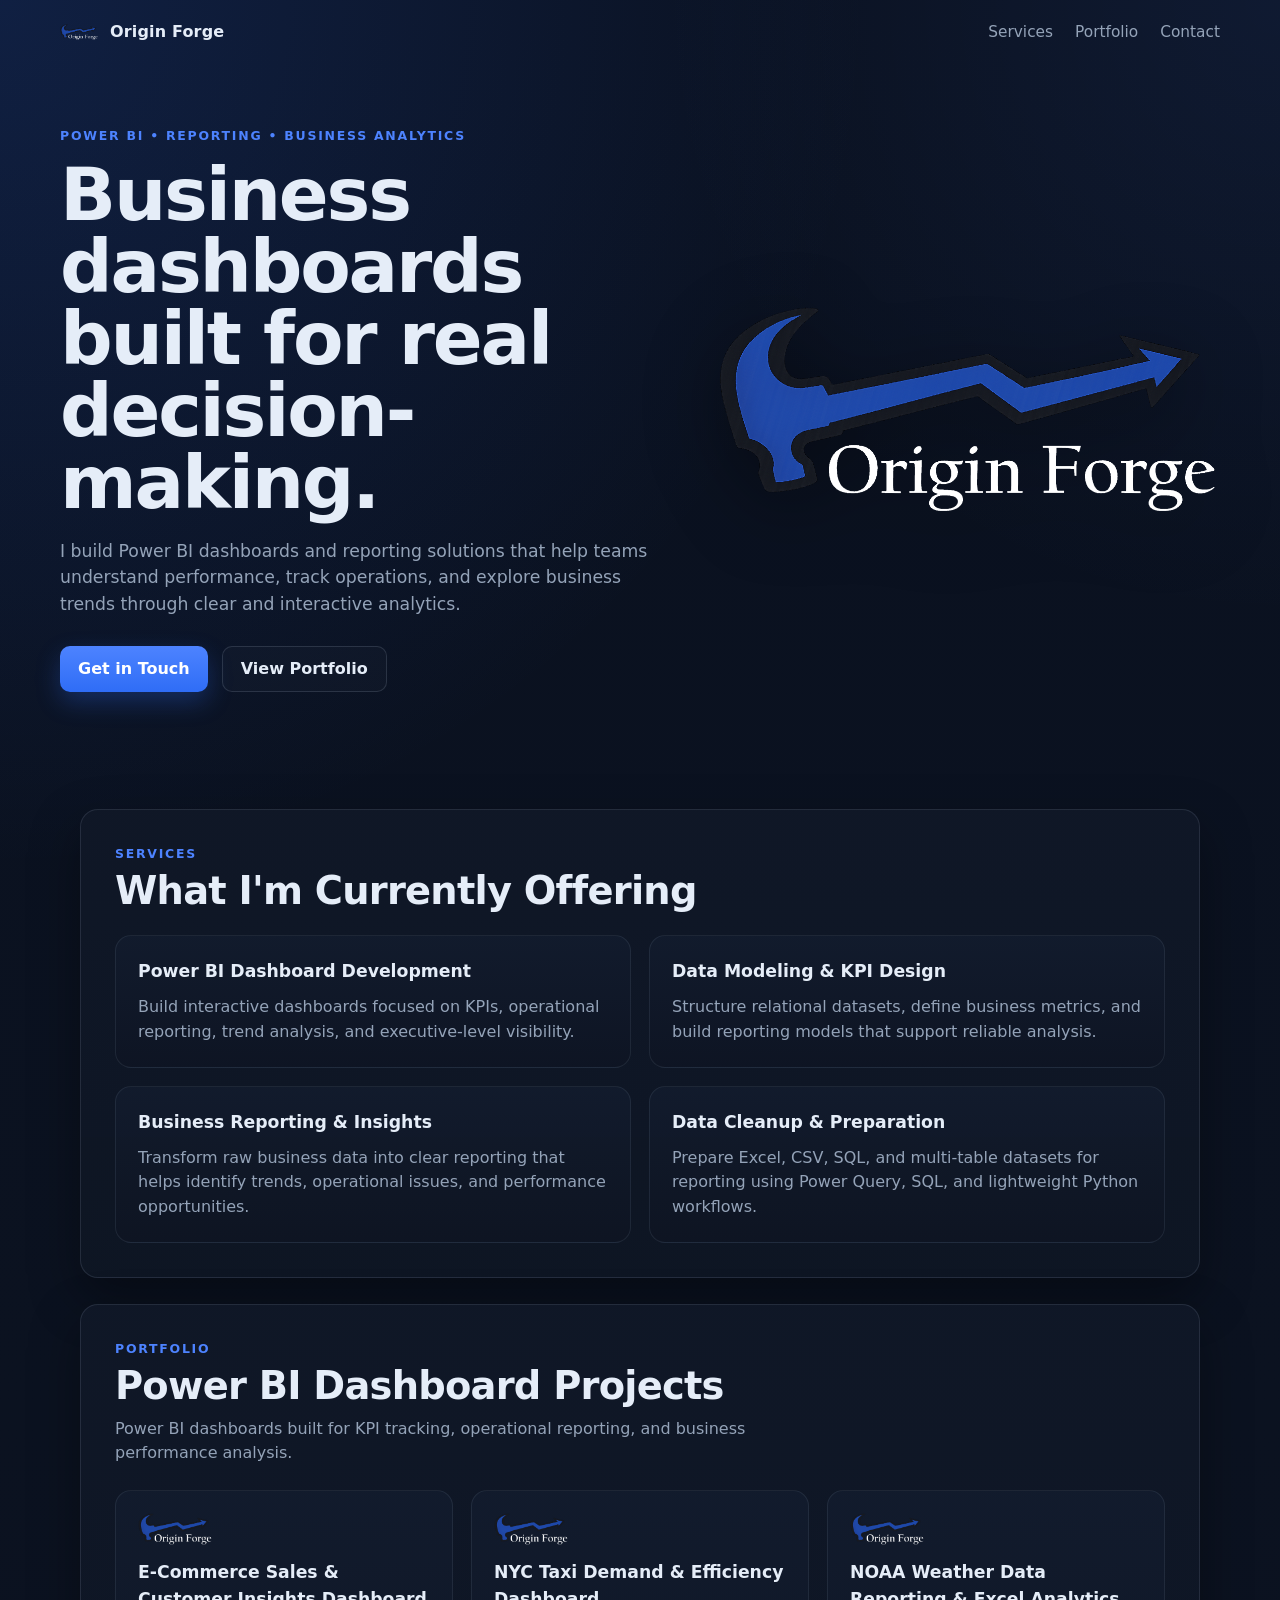
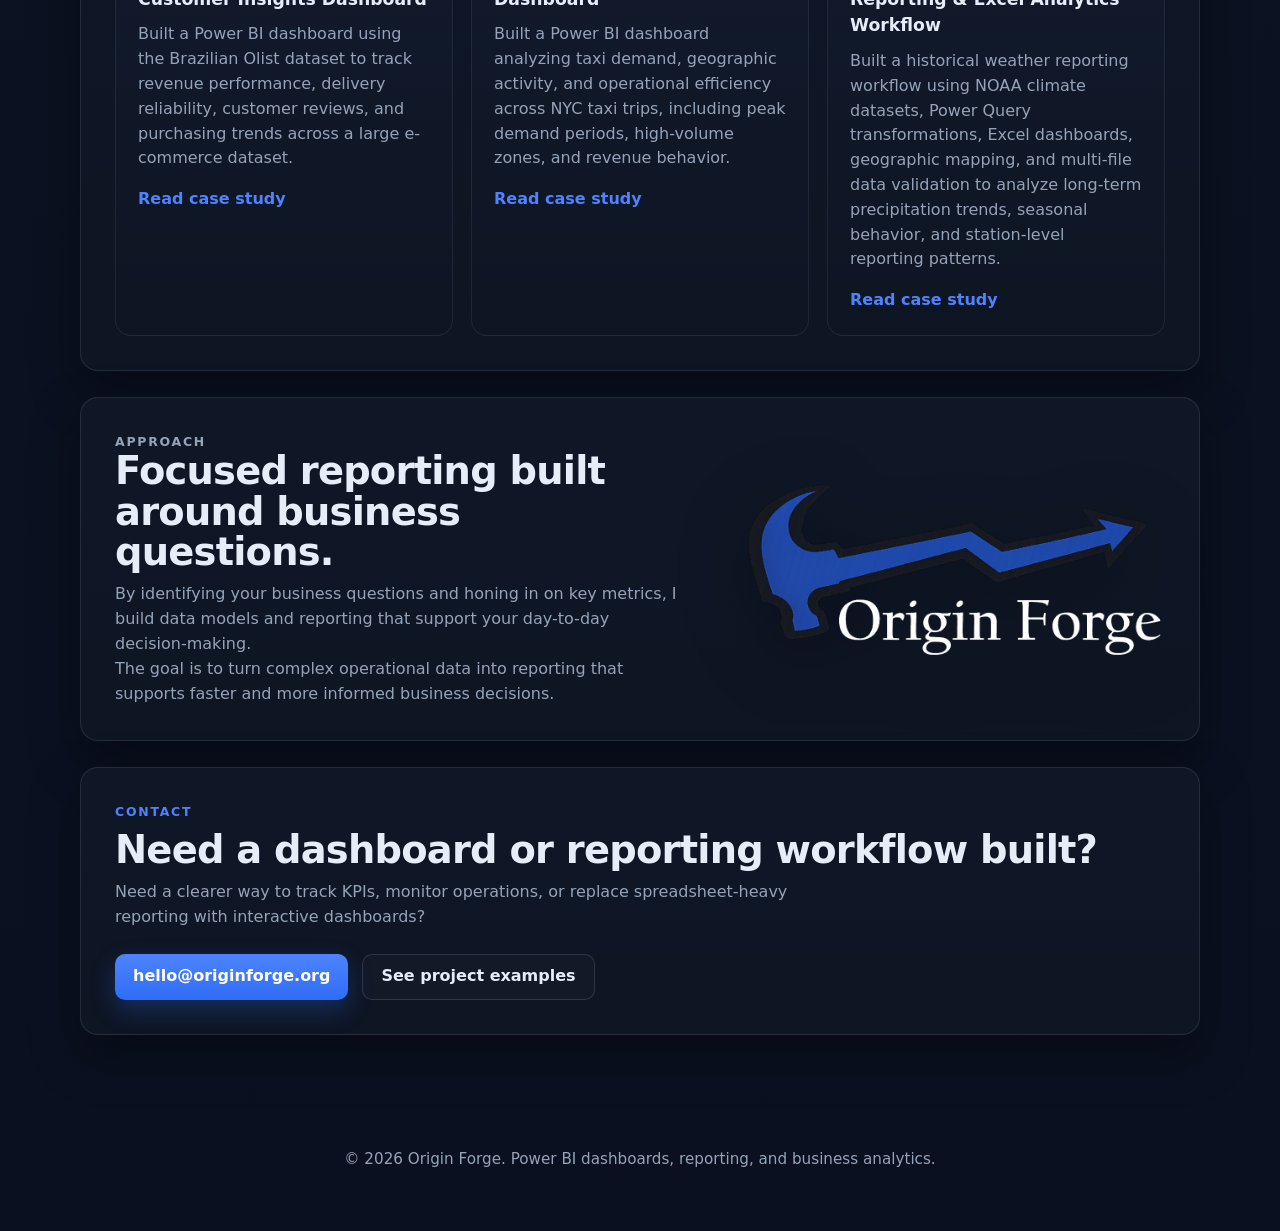
==== commit e7aad5d4: "Updated 3rd project" ====
--- a/index.html
+++ b/index.html
@@ -130,6 +130,24 @@
           </p>
           <a href="./projects/new_york_taxi/new-york-taxi.html" class="text-link">Read case study</a>
         </article>
+           <article class="portfolio-card">
+          <div class="portfolio-icon-wrap">
+            <img src="./images/BlueHammerWithWordsTransparent4000XWhite.png" alt="Origin Forge project icon" class="portfolio-icon" />
+          </div>
+
+          <h3>NOAA Weather Data Reporting &amp; Excel Analytics Workflow</h3>
+
+          <p>
+            Built a historical weather reporting workflow using NOAA climate datasets,
+            Power Query transformations, Excel dashboards, geographic mapping,
+            and multi-file data validation to analyze long-term precipitation trends,
+            seasonal behavior, and station-level reporting patterns.
+          </p>
+
+          <a href="./projects/weather_data_excel/NOAA_excel_workflow.html" class="text-link">
+            Read case study
+          </a>
+        </article>
       </div>
     </section>
 
